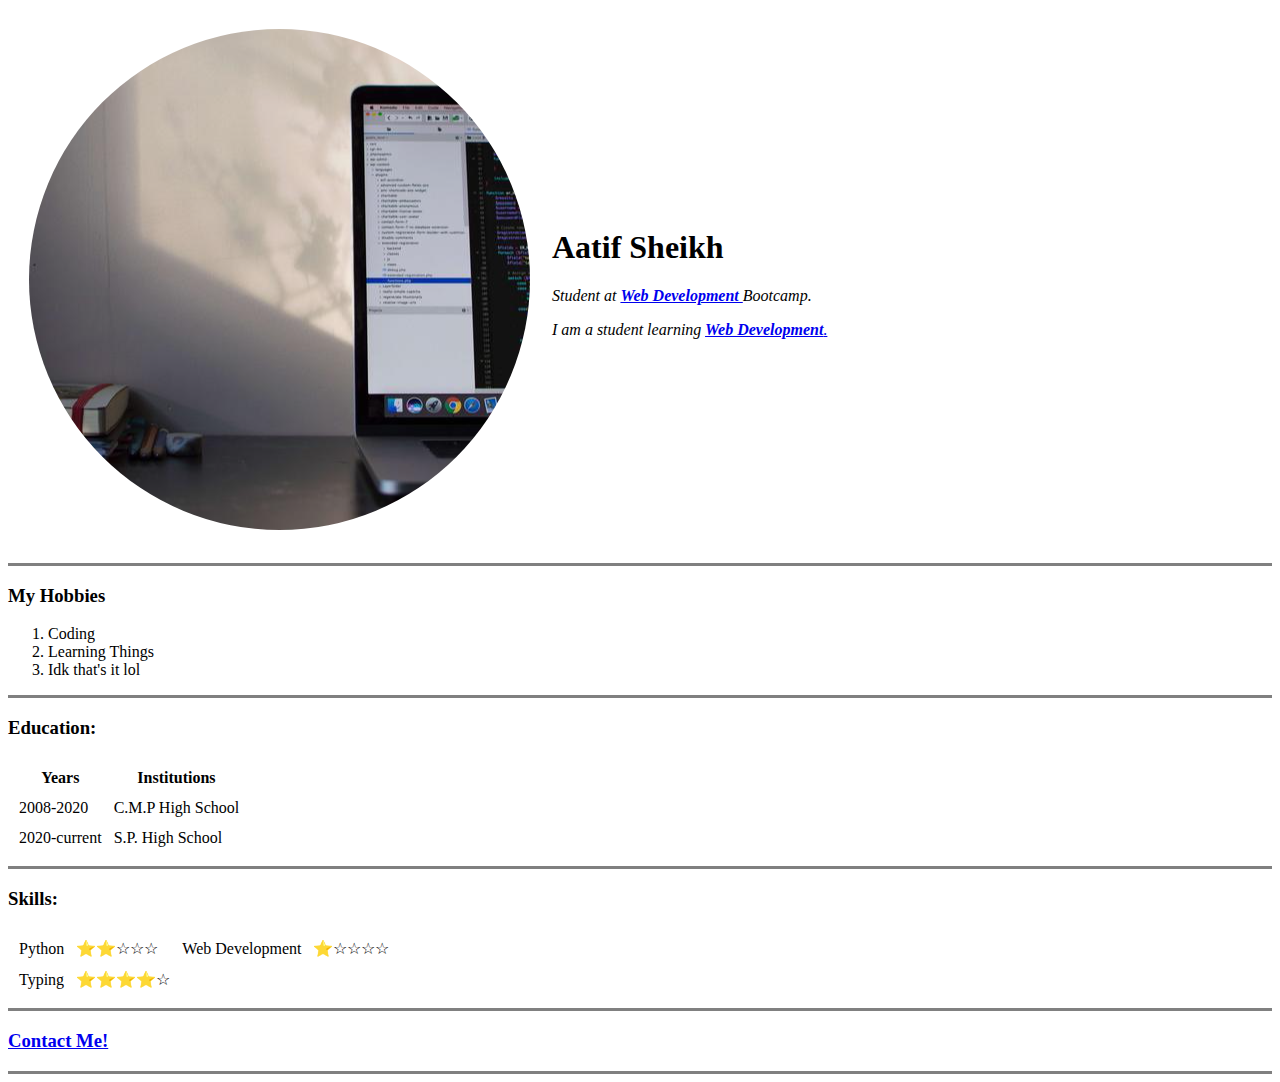
==== index.html @ 44b25e91 "Add initial cv website files" ====
<!DOCTYPE html>
<html lang="en">
<head>
  <meta charset="UTF-8">
  <title>My Personal Site</title>
</head>
<body>
  <!-- Can also use the bottom one-->
  <!--<img src="https://cloud.fullstackacademy.com/laptop-coding-terminal.jpg?mtime=20180927131132" alt="Aatif Profile Picture">-->
  <table cellspacing="20">
    <tr>
      <td><img src="Coding.png" alt="Aatif Profile Picture"></td>
      <td><h1>Aatif Sheikh</h1>
        <p><em>Student at <strong><a href="https://www.udemy.com/course/the-complete-web-development-bootcamp/?data_h=BUAecVdUTHQ%3D&deal_code=1812GIFTINGB&utm_source=adwords&utm_medium=udemyads&utm_campaign=DSA_Catchall_la.EN_cc.INDIA&utm_content=deal4584&utm_term=_._ag_82569850245_._ad_437477497173_._kw__._de_m_._dm__._pl__._ti_dsa-406594358574_._li_1007767_._pd__._&matchtype=b&gclid=CjwKCAjwgZuDBhBTEiwAXNofRCSEsyb5Op__HMa8ZpUACE06XI9Q76tp-gaHgl0Nuga4kX55YZWCfxoCq64QAvD_BwE"> Web Development </a></strong> Bootcamp.</em></p>
        <p><em>I am a student learning<strong> <a href="https://www.udemy.com/course/the-complete-web-development-bootcamp/?data_h=BUAecVdUTHQ%3D&deal_code=1812GIFTINGB&utm_source=adwords&utm_medium=udemyads&utm_campaign=DSA_Catchall_la.EN_cc.INDIA&utm_content=deal4584&utm_term=_._ag_82569850245_._ad_437477497173_._kw__._de_m_._dm__._pl__._ti_dsa-406594358574_._li_1007767_._pd__._&matchtype=b&gclid=CjwKCAjwgZuDBhBTEiwAXNofRCSEsyb5Op__HMa8ZpUACE06XI9Q76tp-gaHgl0Nuga4kX55YZWCfxoCq64QAvD_BwE"> Web Development</strong>. </a> </em> </p></td>
    </tr>
  </table>
  <hr size="3" noshade>
  <h3>My Hobbies</h3>
  <!-- ol = ordered list-->
  <ol>
    <li>Coding</li>
    <li>Learning Things</li>
    <li>Idk that's it lol</li>
  </ol>
  <hr size="3" noshade>
  <h3>Education:</h3>
  <table cellspacing="10">
    <thead>
      <tr>
        <th>Years</th>
        <th>Institutions</th>
      </tr>
    </thead>
    <tbody>
      <tr>
        <td>2008-2020</td>
        <td>C.M.P High School</td>
      </tr>
      <tr>
        <td>2020-current</td>
        <td>S.P. High School</td>
      </tr>
    </tbody>
    <tfoot>
      
    </tfoot>
  </table>
  <hr size="3" noshade>
  <h3>Skills:</h3>
  <table cellspacing="10">
    <tr>
      <td>Python</td>
      <td>⭐⭐☆☆☆  </td>
      <td>Web Development</td>
      <td>⭐☆☆☆☆  </td>
    </tr>
    <tr>
      <td>Typing</td>
      <td>⭐⭐⭐⭐☆</td>
    </tr>
  </table>
  <hr size="3" noshade>
  <h3><a href="mycontact.html">Contact Me!</a> </h3>
  <hr size="3" noshade>
</body>
</html>
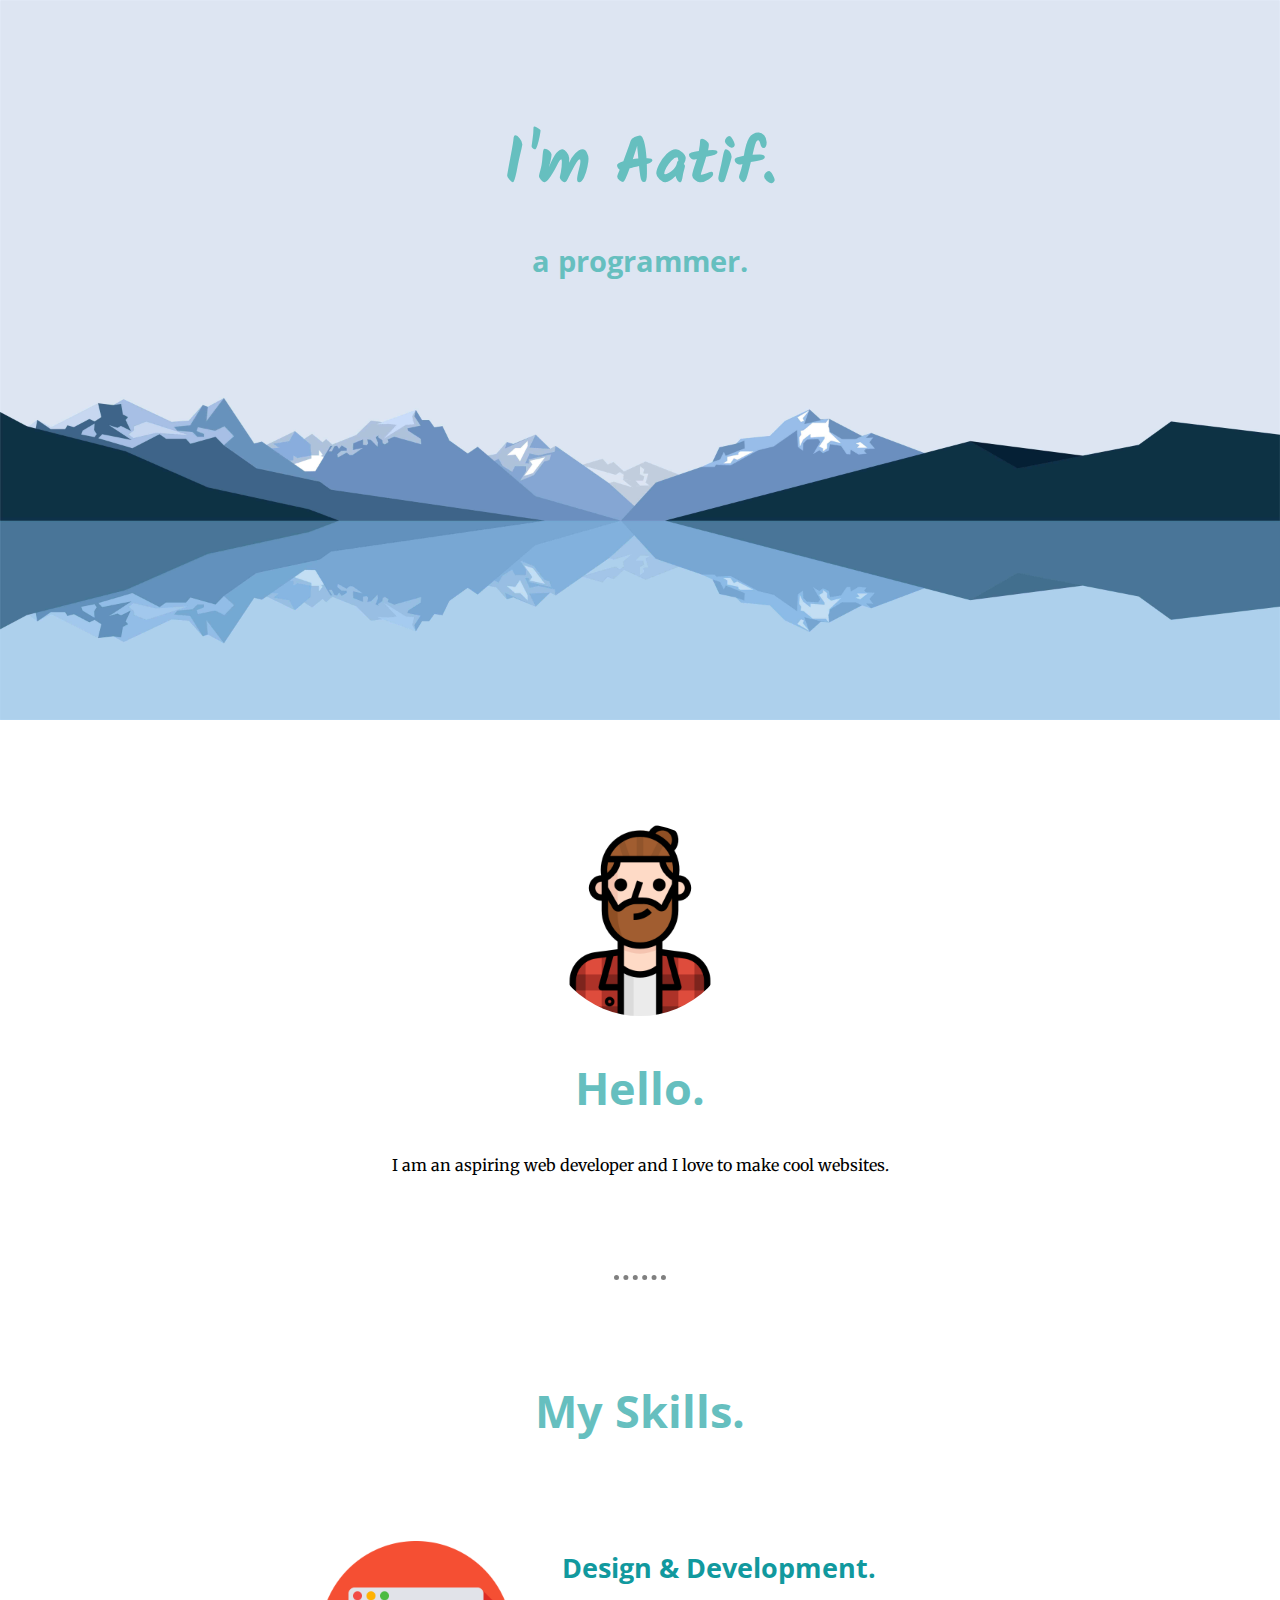
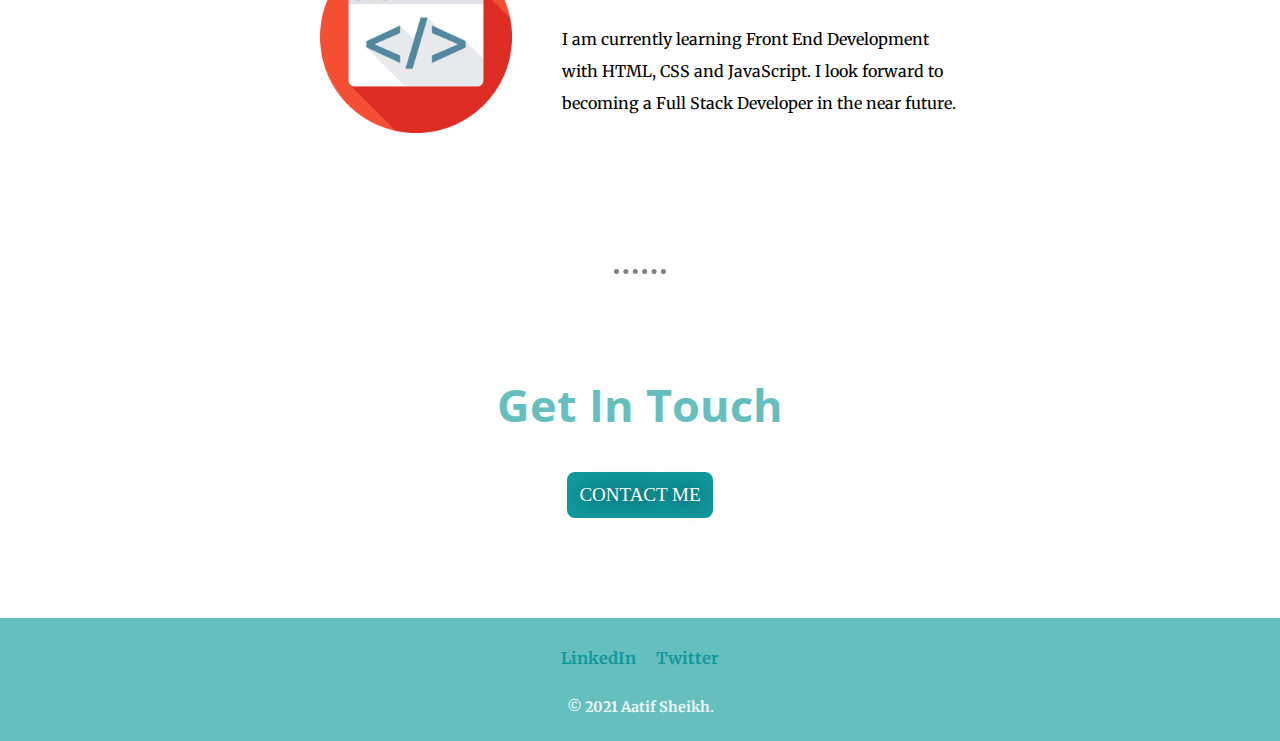
==== commit fc9bc35b: "Updated cv website" ====
--- a/index.html
+++ b/index.html
@@ -1,67 +1,55 @@
 <!DOCTYPE html>
-<html lang="en">
-<head>
-  <meta charset="UTF-8">
-  <title>My Personal Site</title>
-</head>
-<body>
-  <!-- Can also use the bottom one-->
-  <!--<img src="https://cloud.fullstackacademy.com/laptop-coding-terminal.jpg?mtime=20180927131132" alt="Aatif Profile Picture">-->
-  <table cellspacing="20">
-    <tr>
-      <td><img src="Coding.png" alt="Aatif Profile Picture"></td>
-      <td><h1>Aatif Sheikh</h1>
-        <p><em>Student at <strong><a href="https://www.udemy.com/course/the-complete-web-development-bootcamp/?data_h=BUAecVdUTHQ%3D&deal_code=1812GIFTINGB&utm_source=adwords&utm_medium=udemyads&utm_campaign=DSA_Catchall_la.EN_cc.INDIA&utm_content=deal4584&utm_term=_._ag_82569850245_._ad_437477497173_._kw__._de_m_._dm__._pl__._ti_dsa-406594358574_._li_1007767_._pd__._&matchtype=b&gclid=CjwKCAjwgZuDBhBTEiwAXNofRCSEsyb5Op__HMa8ZpUACE06XI9Q76tp-gaHgl0Nuga4kX55YZWCfxoCq64QAvD_BwE"> Web Development </a></strong> Bootcamp.</em></p>
-        <p><em>I am a student learning<strong> <a href="https://www.udemy.com/course/the-complete-web-development-bootcamp/?data_h=BUAecVdUTHQ%3D&deal_code=1812GIFTINGB&utm_source=adwords&utm_medium=udemyads&utm_campaign=DSA_Catchall_la.EN_cc.INDIA&utm_content=deal4584&utm_term=_._ag_82569850245_._ad_437477497173_._kw__._de_m_._dm__._pl__._ti_dsa-406594358574_._li_1007767_._pd__._&matchtype=b&gclid=CjwKCAjwgZuDBhBTEiwAXNofRCSEsyb5Op__HMa8ZpUACE06XI9Q76tp-gaHgl0Nuga4kX55YZWCfxoCq64QAvD_BwE"> Web Development</strong>. </a> </em> </p></td>
-    </tr>
-  </table>
-  <hr size="3" noshade>
-  <h3>My Hobbies</h3>
-  <!-- ol = ordered list-->
-  <ol>
-    <li>Coding</li>
-    <li>Learning Things</li>
-    <li>Idk that's it lol</li>
-  </ol>
-  <hr size="3" noshade>
-  <h3>Education:</h3>
-  <table cellspacing="10">
-    <thead>
-      <tr>
-        <th>Years</th>
-        <th>Institutions</th>
-      </tr>
-    </thead>
-    <tbody>
-      <tr>
-        <td>2008-2020</td>
-        <td>C.M.P High School</td>
-      </tr>
-      <tr>
-        <td>2020-current</td>
-        <td>S.P. High School</td>
-      </tr>
-    </tbody>
-    <tfoot>
-      
-    </tfoot>
-  </table>
-  <hr size="3" noshade>
-  <h3>Skills:</h3>
-  <table cellspacing="10">
-    <tr>
-      <td>Python</td>
-      <td>⭐⭐☆☆☆  </td>
-      <td>Web Development</td>
-      <td>⭐☆☆☆☆  </td>
-    </tr>
-    <tr>
-      <td>Typing</td>
-      <td>⭐⭐⭐⭐☆</td>
-    </tr>
-  </table>
-  <hr size="3" noshade>
-  <h3><a href="mycontact.html">Contact Me!</a> </h3>
-  <hr size="3" noshade>
-</body>
+<html>
+  <head>
+    <meta charset="UTF-8">
+    <title>Aatif Sheikh</title>
+    <link rel="stylesheet" href="CSS/styles.css">
+    <link rel="icon" href="favicon.ico">
+    <link rel="preconnect" href="https://fonts.gstatic.com">
+    <link href="https://fonts.googleapis.com/css2?family=Merriweather:wght@300&family=Montserrat:wght@100&family=Open+Sans+Condensed:wght@300&display=swap" rel="stylesheet">
+    <link rel="preconnect" href="https://fonts.gstatic.com">
+    <link href="https://fonts.googleapis.com/css2?family=Kalam:wght@300&display=swap" rel="stylesheet">
+
+  </head>
+  <body>
+    <div class="top_container">
+      <img class="mountain" src="images/mountain.png" alt="mountain-img" style="max-width: 100%;">
+      <div class="cont">
+        <h1>I'm Aatif.</h1>
+      </div>
+      <div class="cont_o">
+        <h2 class="web_developer">a programmer.</h2>
+      </div>
+    </div>
+    <div class="middle_container">
+      <div class="profile">
+        <img class="profile_img" src="images/profile.png" alt="profile-img">
+        <h2>Hello.</h2>
+        <p>I am an aspiring web developer and I love to make cool websites.</p>
+      </div>
+      <hr>
+      <div class="skills">
+        <h2>My Skills.</h2>
+        <div class="skill_row">
+          <img class="skill_img" src="images/computer.png" alt="computer-img">
+          <h3>Design & Development.</h3>
+          <p class="skill_text">I am currently learning Front End Development with HTML, CSS and JavaScript. I look forward to becoming a Full Stack Developer in the near future.</p>
+        </div>
+      </div>
+
+      <hr >
+      <div class="contact_me">
+        <h2>Get In Touch</h2>
+        <a class="btn" href="mailto:aatifsheikh707@gmail.com">CONTACT ME</a>
+      </div>
+    </div>
+    
+    
+    <div class="bottom_container">
+      <a class="footer_link" href="https://www.linkedin.com/in/aatif-sheikh-660493203/">LinkedIn</a>
+      <a class="footer_link" href="https://twitter.com/aatifsheikh707">Twitter</a>
+      <p class="cc">© 2021 Aatif Sheikh.</p>
+    </div>
+    
+  </body>
 </html>--- a/CSS/styles.css
+++ b/CSS/styles.css
@@ -0,0 +1,159 @@
+body {
+  margin: 0%;
+  text-align: center;
+  font-family: 'Merriweather', serif;
+}
+
+h1 {
+  font-family: 'Kalam', cursive;
+  font-size: 4.0rem;
+  color: #66BFBF;
+}
+
+h2 {
+  font-family: 'Open Sans Condensed', sans-serif;
+  font-size: 2.8rem;
+  color: #66BFBF;
+}
+
+h3 {
+  font-family: 'Open Sans Condensed', sans-serif;
+  color: #11999E;
+  font-size: 1.7rem;
+}
+
+a {
+  color: #11999E;
+}
+
+a:hover{
+  color: #EAF6F6;
+}
+
+.top_container {
+  position: relative;
+  display: inline-block;
+}
+
+
+.middle_container {
+  margin: 50px auto 50px auto;
+}
+
+.bottom_container {
+  background-color: #66BFBF;
+  padding-top: 30px;
+  padding-bottom: 10px;
+  color: #EAF6F6;
+  font-weight:bolder;
+  word-spacing: 1em;
+}
+.footer_link {
+  color: #11999E;
+  text-decoration: none;
+  font-size: 1.02rem;
+ 
+}
+
+
+.cc{
+  padding-top: 30px;
+  font-size: 0.9rem;
+  margin-top: 0;
+  word-spacing: normal;
+}
+
+.cont{
+  position: absolute;
+  z-index: 999;
+  margin: 0 auto;
+  left: 0;
+  right: 0;
+  top: 10%; /* Adjust this value to move the positioned div up and down */
+  text-align: center;
+  width: 60%; /* Set the width of the positioned div */
+}
+
+.cont_o{
+  position: absolute;
+  z-index: 999;
+  margin: 0 auto;
+  left: 0;
+  right: 0;
+  top: 30%; /* Adjust this value to move the positioned div up and down */
+  text-align: center;
+  width: 60%; /* Set the width of the positioned div */
+}
+
+.web_developer {
+  font-size: 1.8rem;
+  font-weight: bold;
+}
+
+.skill_row {
+  width: 50%;
+  margin: 100px auto 150px auto;
+  text-align: left;
+  line-height: 2;
+
+}
+
+.skill_img {
+  width: 30%;
+  float: left;
+  margin-right: 50px;
+}
+
+.profile_img {
+  width: 15%;
+  border-radius: 50%;
+}
+
+hr {
+  border-style: dotted none none none;
+  border-width: 5px;
+  border-color: gray;
+  width: 4%;
+}
+
+.profile {
+  margin: 100px auto 100px auto;
+}
+
+.skills {
+  margin-top: 100px;
+}
+
+.btn {
+  -webkit-border-radius: 8px;
+  -moz-border-radius: 8px;
+  border-radius: 8px;
+  color: #FFFFFF;
+  font-family: Brush Script MT;
+  font-size: 19px;
+  font-weight: 100;
+  padding: 12px;
+  background-color: #11999E;
+  -webkit-box-shadow: 0 0 0 0 #000000;
+  -moz-box-shadow: 0 0 0 0 #000000;
+  box-shadow: 0 0 0 0 #000000;
+  text-shadow: 1px 1px 20px #000000;
+  border: solid #337FED 0;
+  text-decoration: none;
+  display: inline-block;
+  cursor: pointer;
+  text-align: center;
+}
+
+.btn:hover {
+  background: #66BFBF;
+  border: solid #11999E 1px;
+  -webkit-border-radius: 20px;
+  -moz-border-radius: 20px;
+  border-radius: 20px;
+  text-decoration: none;
+}
+
+.contact_me {
+  margin: 100px auto 100px auto;
+}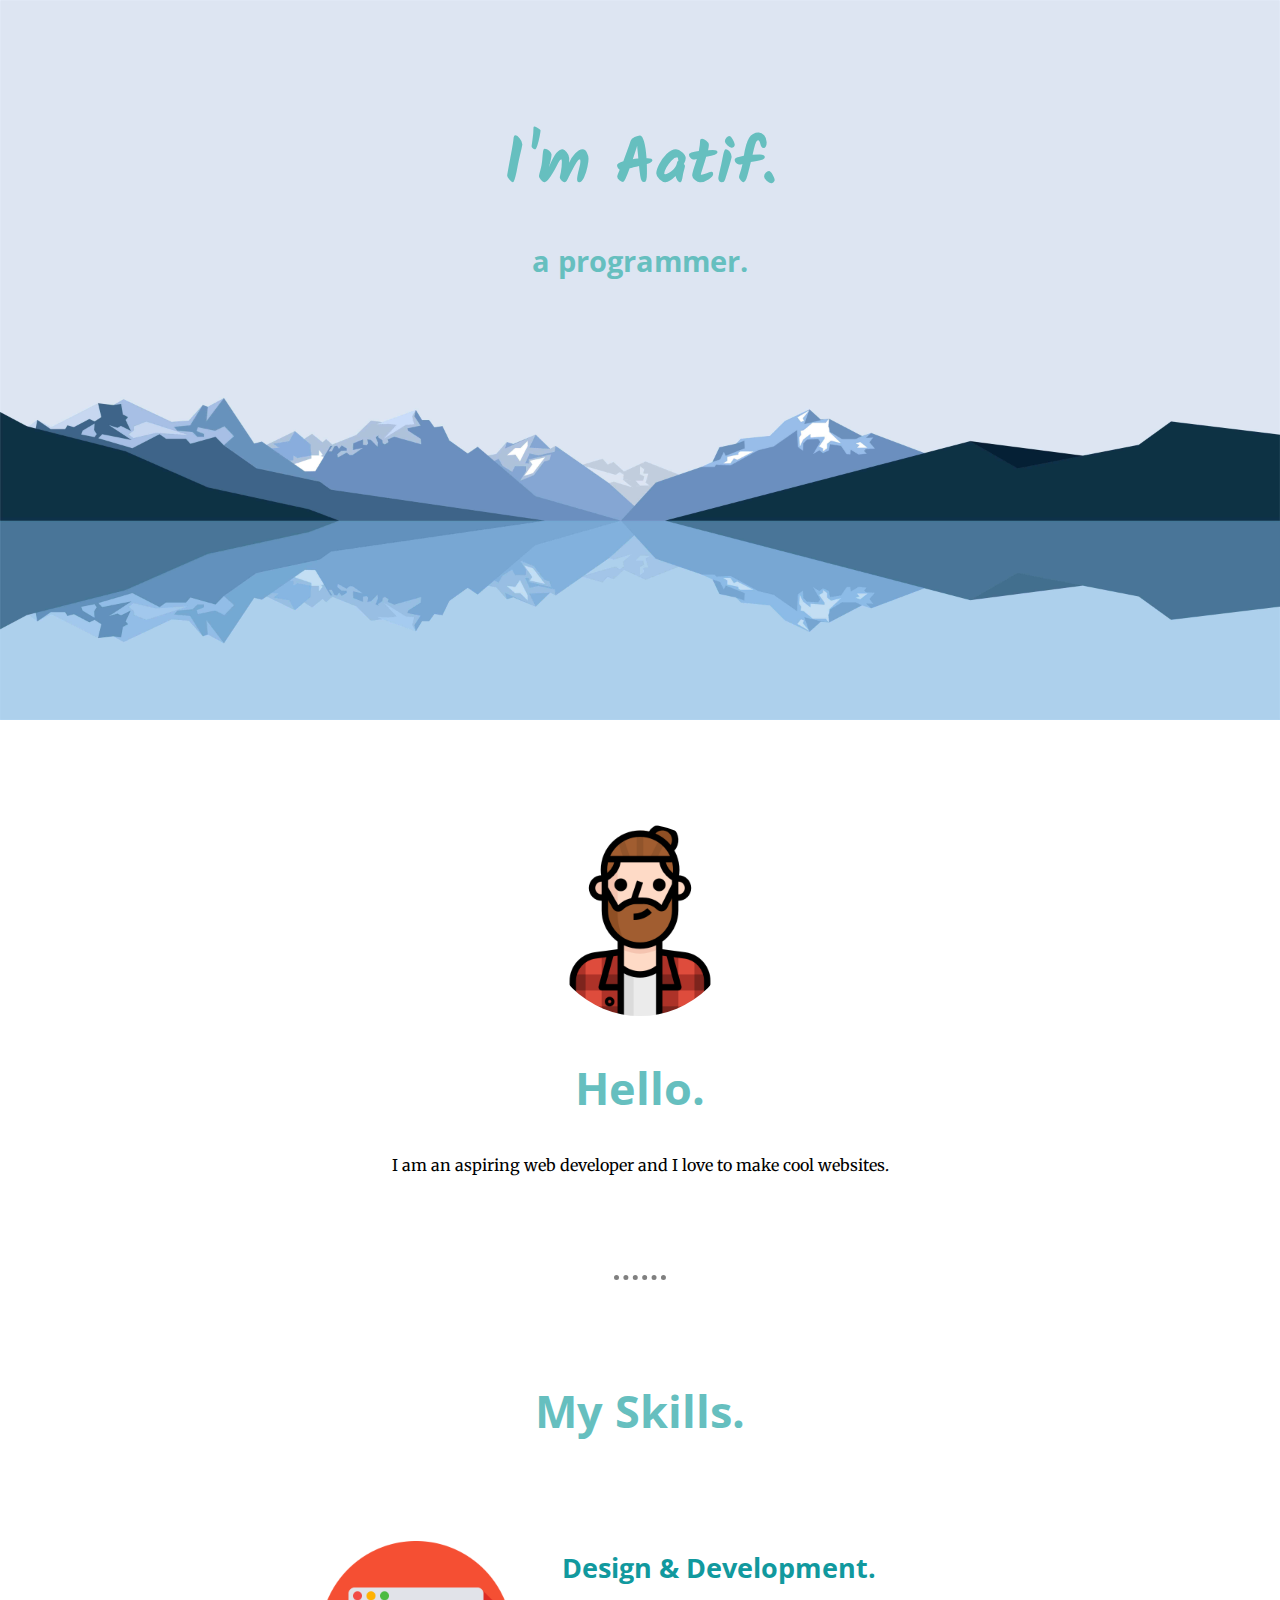
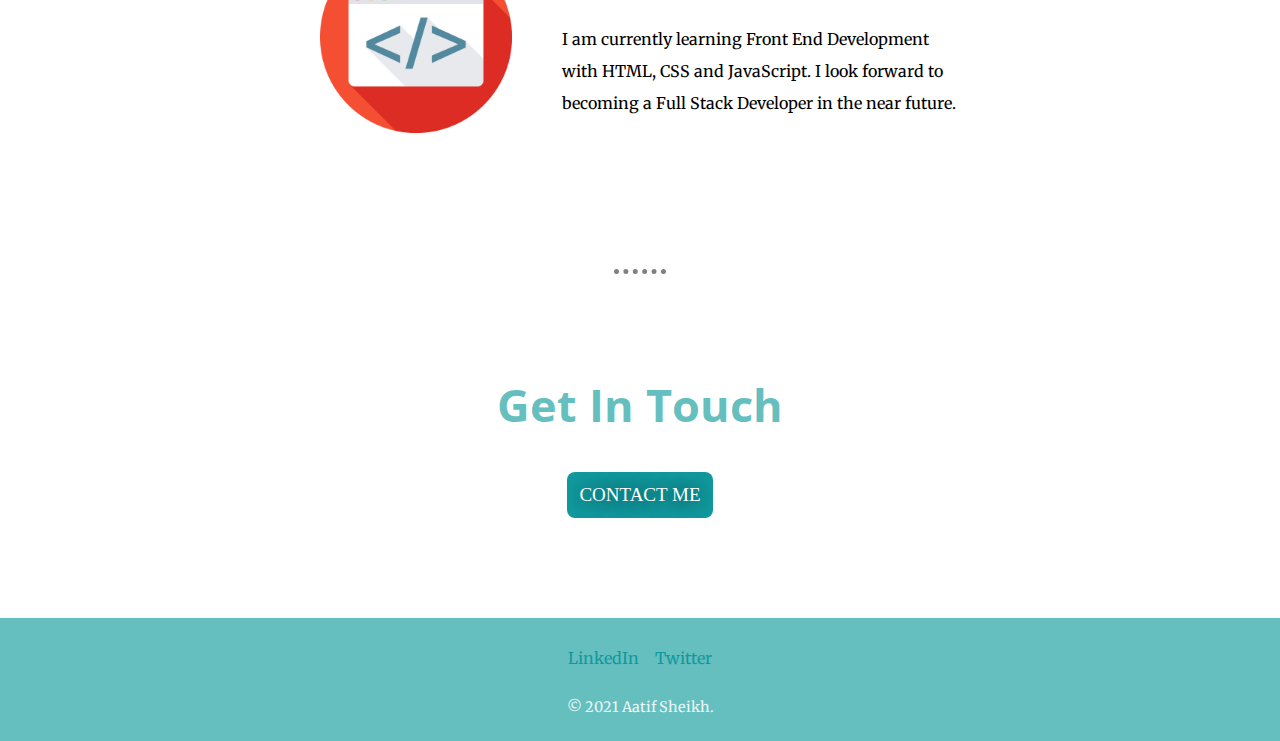
==== commit 282ea967: "Add files via upload" ====
--- a/index.html
+++ b/index.html
@@ -46,9 +46,12 @@
     
     
     <div class="bottom_container">
-      <a class="footer_link" href="https://www.linkedin.com/in/aatif-sheikh-660493203/">LinkedIn</a>
-      <a class="footer_link" href="https://twitter.com/aatifsheikh707">Twitter</a>
-      <p class="cc">© 2021 Aatif Sheikh.</p>
+      <div>
+        <a class="footer_link" href="https://www.linkedin.com/in/aatif-sheikh-660493203/">LinkedIn</a>
+        <a class="footer_link" href="https://twitter.com/aatifsheikh707">Twitter</a>
+        <p class="cc">© 2021 Aatif Sheikh.</p>
+      </div>
+      
     </div>
     
   </body>
--- a/CSS/styles.css
+++ b/CSS/styles.css
@@ -24,6 +24,9 @@
 
 a {
   color: #11999E;
+  font-family: 'Merriweather', serif;
+  text-decoration: none;
+  margin: 0 6px;
 }
 
 a:hover{
@@ -45,15 +48,9 @@
   padding-top: 30px;
   padding-bottom: 10px;
   color: #EAF6F6;
-  font-weight:bolder;
-  word-spacing: 1em;
+  font-family: 'Merriweather', serif;
 }
-.footer_link {
-  color: #11999E;
-  text-decoration: none;
-  font-size: 1.02rem;
- 
-}
+
 
 
 .cc{
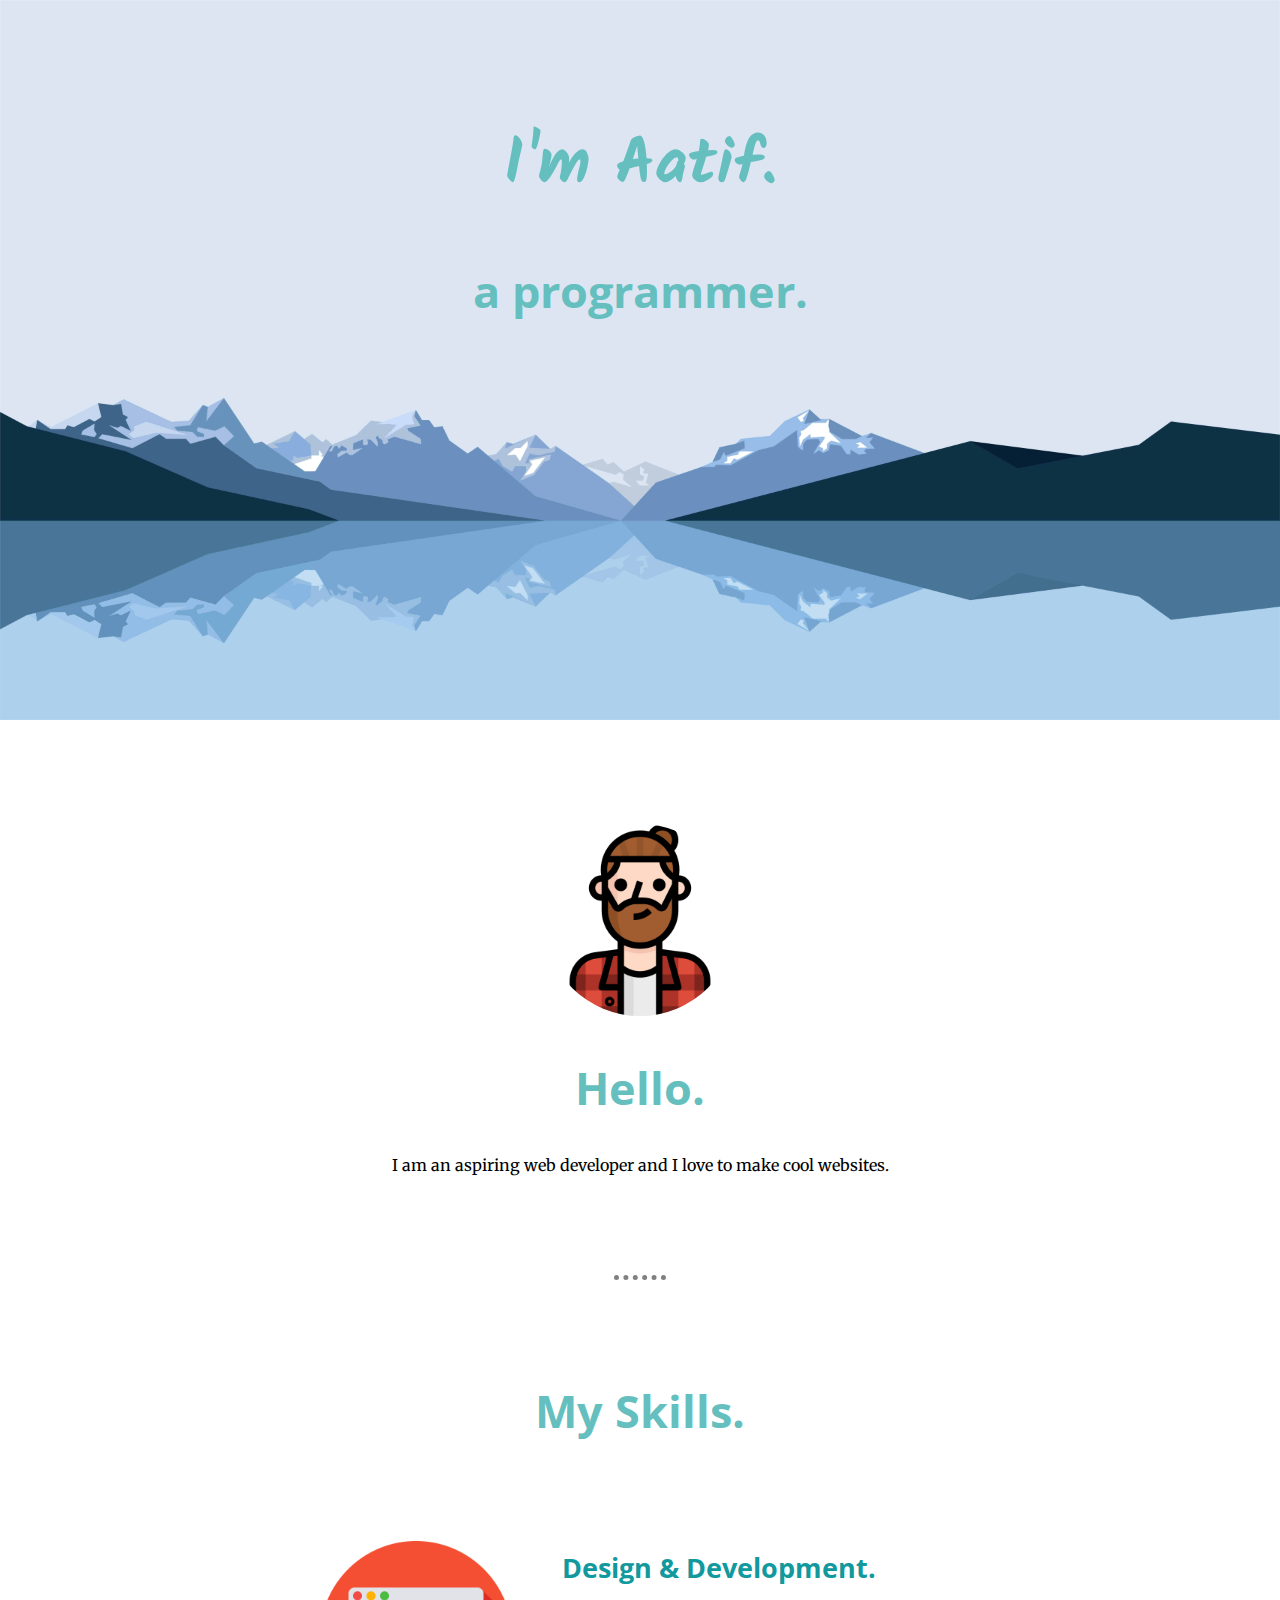
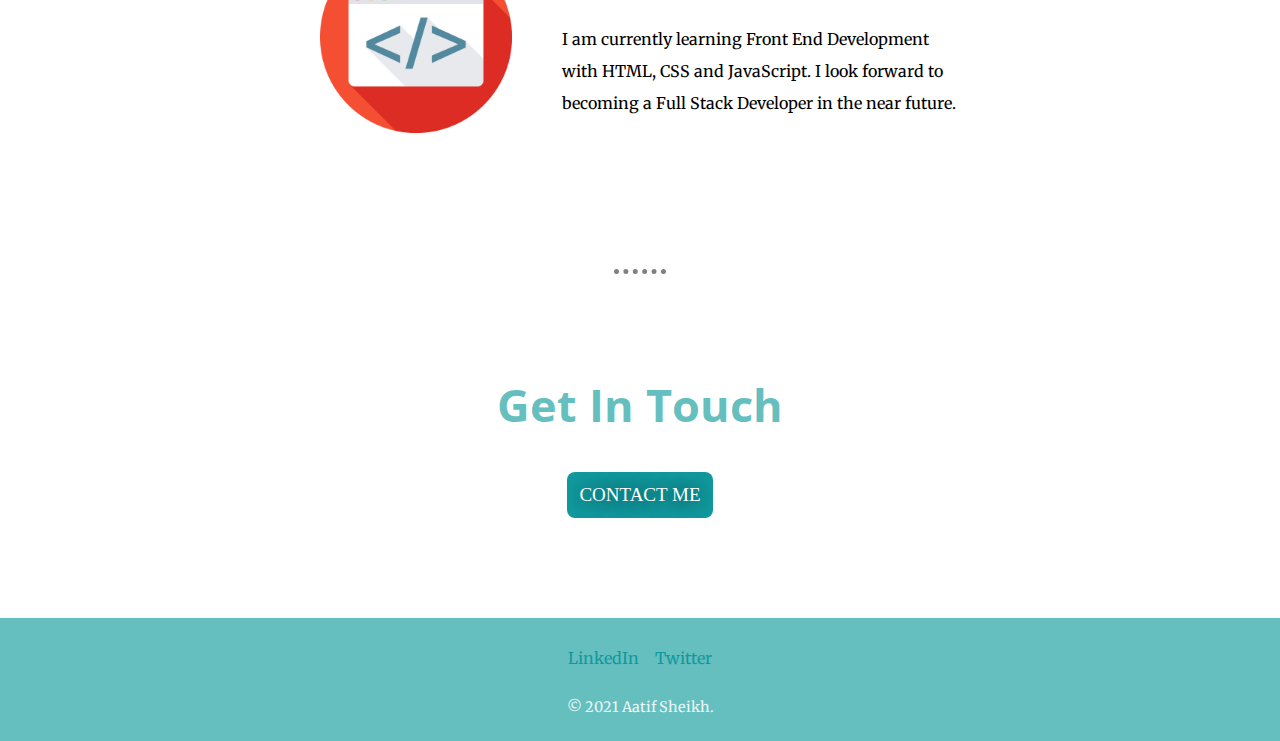
==== commit ad8b253f: "Add files via upload" ====
--- a/index.html
+++ b/index.html
@@ -16,9 +16,7 @@
       <img class="mountain" src="images/mountain.png" alt="mountain-img" style="max-width: 100%;">
       <div class="cont">
         <h1>I'm Aatif.</h1>
-      </div>
-      <div class="cont_o">
-        <h2 class="web_developer">a programmer.</h2>
+        <h2>a programmer.</h2>
       </div>
     </div>
     <div class="middle_container">
@@ -51,7 +49,6 @@
         <a class="footer_link" href="https://twitter.com/aatifsheikh707">Twitter</a>
         <p class="cc">© 2021 Aatif Sheikh.</p>
       </div>
-      
     </div>
     
   </body>
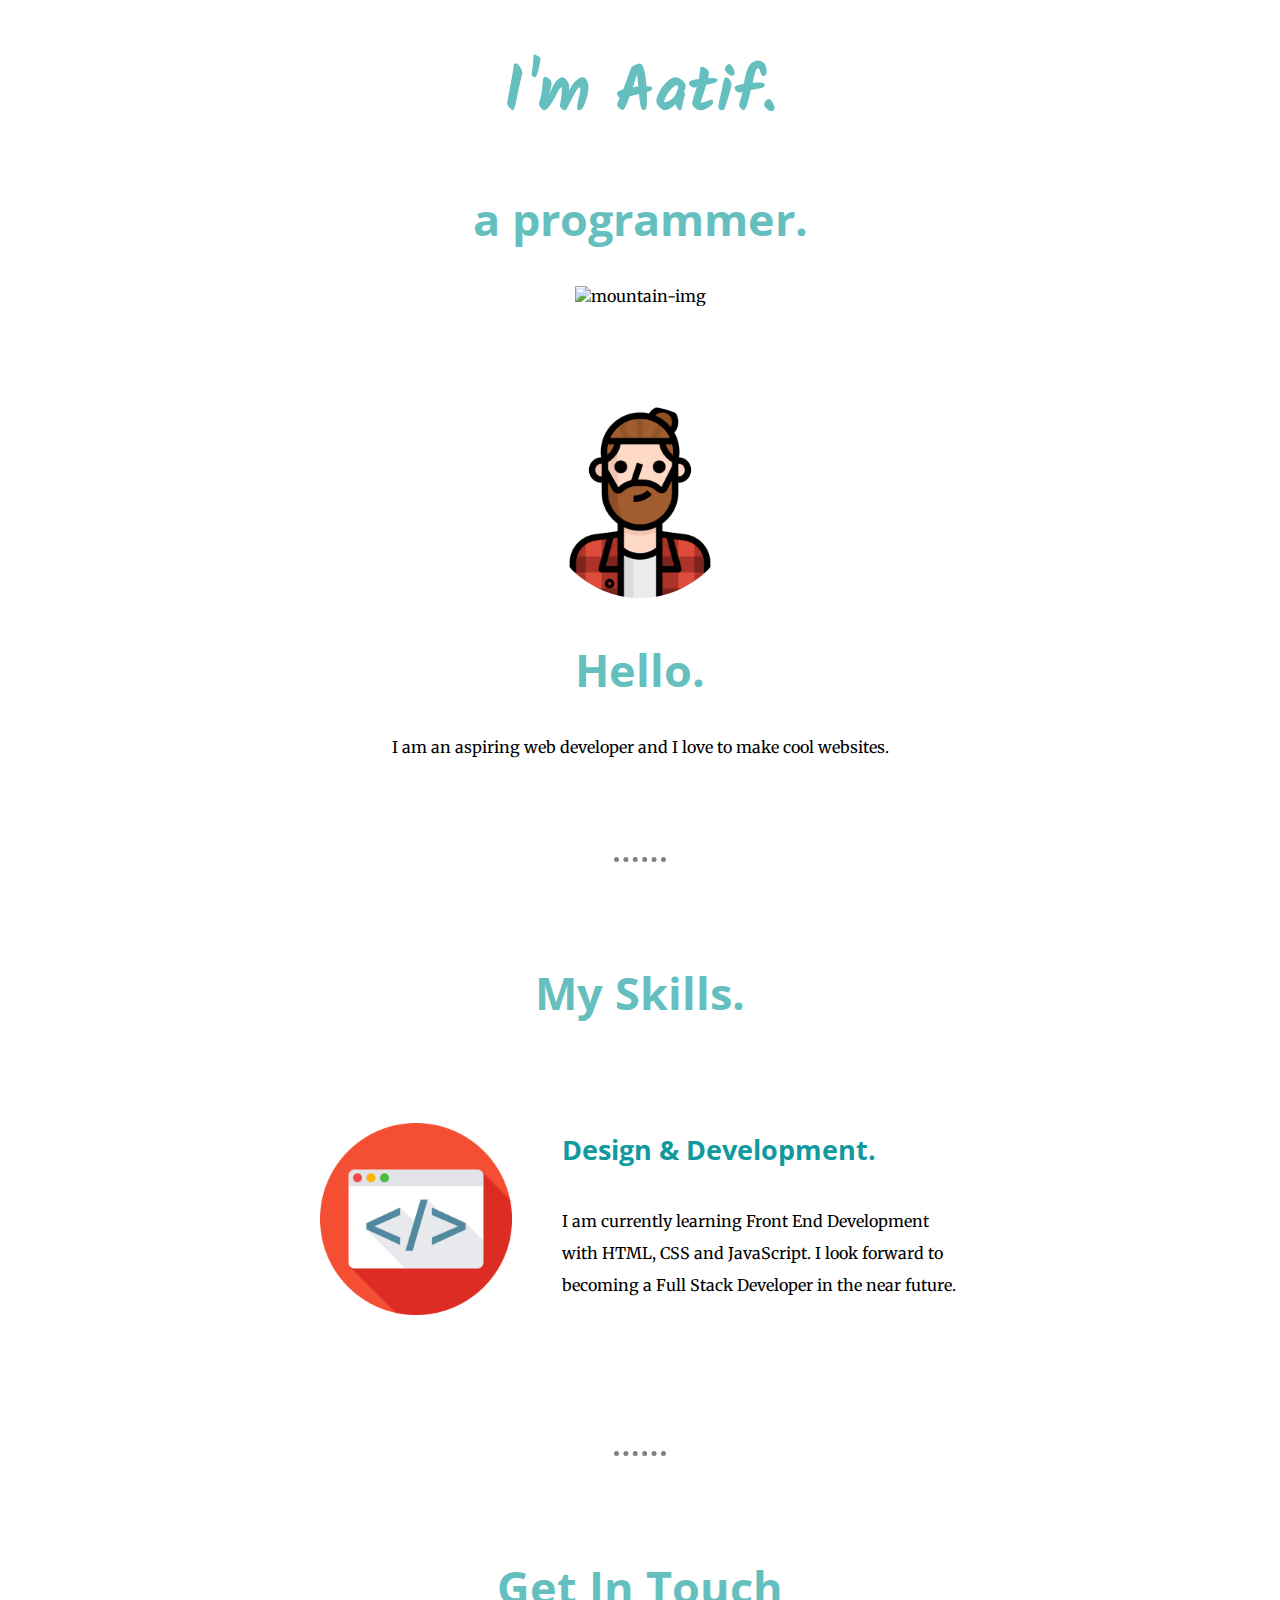
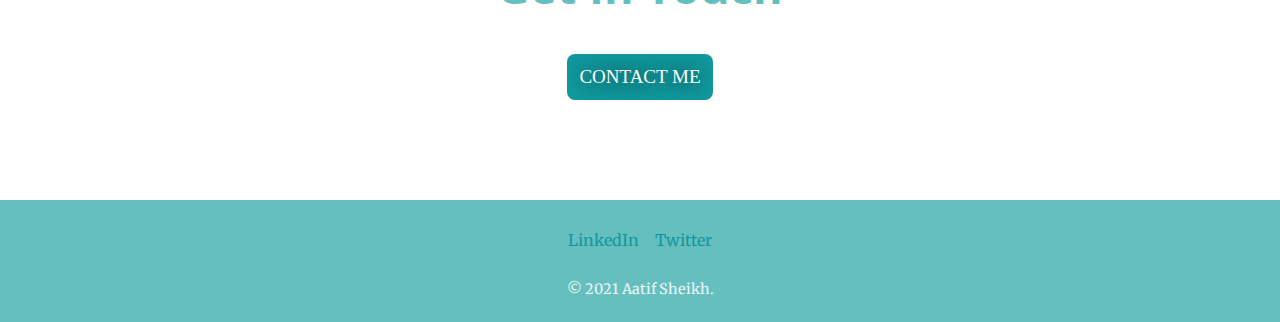
==== commit 3be9aa69: "Add files via upload" ====
--- a/index.html
+++ b/index.html
@@ -9,15 +9,12 @@
     <link href="https://fonts.googleapis.com/css2?family=Merriweather:wght@300&family=Montserrat:wght@100&family=Open+Sans+Condensed:wght@300&display=swap" rel="stylesheet">
     <link rel="preconnect" href="https://fonts.gstatic.com">
     <link href="https://fonts.googleapis.com/css2?family=Kalam:wght@300&display=swap" rel="stylesheet">
-
   </head>
   <body>
     <div class="top_container">
-      <img class="mountain" src="images/mountain.png" alt="mountain-img" style="max-width: 100%;">
-      <div class="cont">
-        <h1>I'm Aatif.</h1>
-        <h2>a programmer.</h2>
-      </div>
+      <h1>I'm Aatif.</h1>
+      <h2>a programmer.</h2>
+      <img class="mountain" src="images/mountain.jpg" alt="mountain-img" style="max-width: 100%;">
     </div>
     <div class="middle_container">
       <div class="profile">
--- a/CSS/styles.css
+++ b/CSS/styles.css
@@ -35,7 +35,6 @@
 
 .top_container {
   position: relative;
-  display: inline-block;
 }
 
 
@@ -62,27 +61,15 @@
 
 .cont{
   position: absolute;
-  z-index: 999;
-  margin: 0 auto;
-  left: 0;
-  right: 0;
-  top: 10%; /* Adjust this value to move the positioned div up and down */
+  top: 10%;
+  width: 100%;
+  margin: 0px auto;
   text-align: center;
-  width: 60%; /* Set the width of the positioned div */
-}
+  
+} 
 
-.cont_o{
-  position: absolute;
-  z-index: 999;
-  margin: 0 auto;
-  left: 0;
-  right: 0;
-  top: 30%; /* Adjust this value to move the positioned div up and down */
-  text-align: center;
-  width: 60%; /* Set the width of the positioned div */
-}
 
-.web_developer {
+.cont h2 {
   font-size: 1.8rem;
   font-weight: bold;
 }
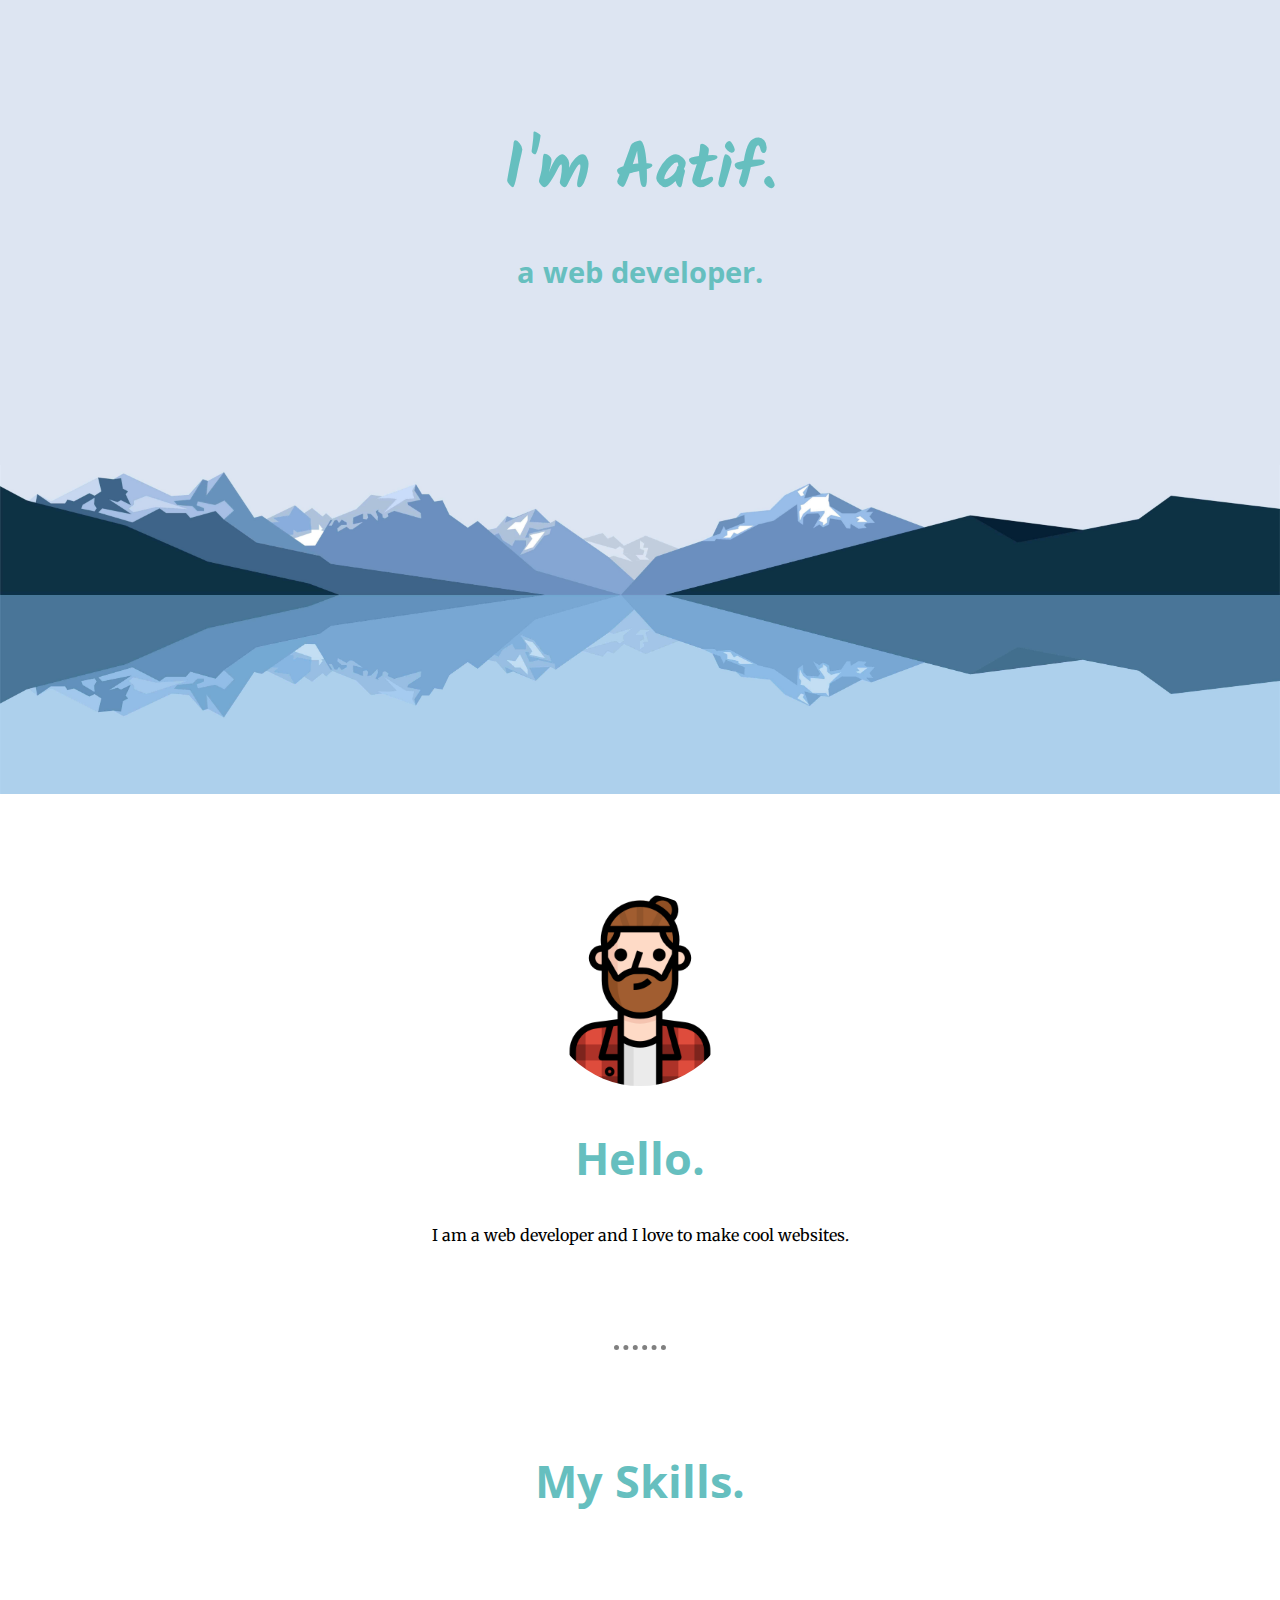
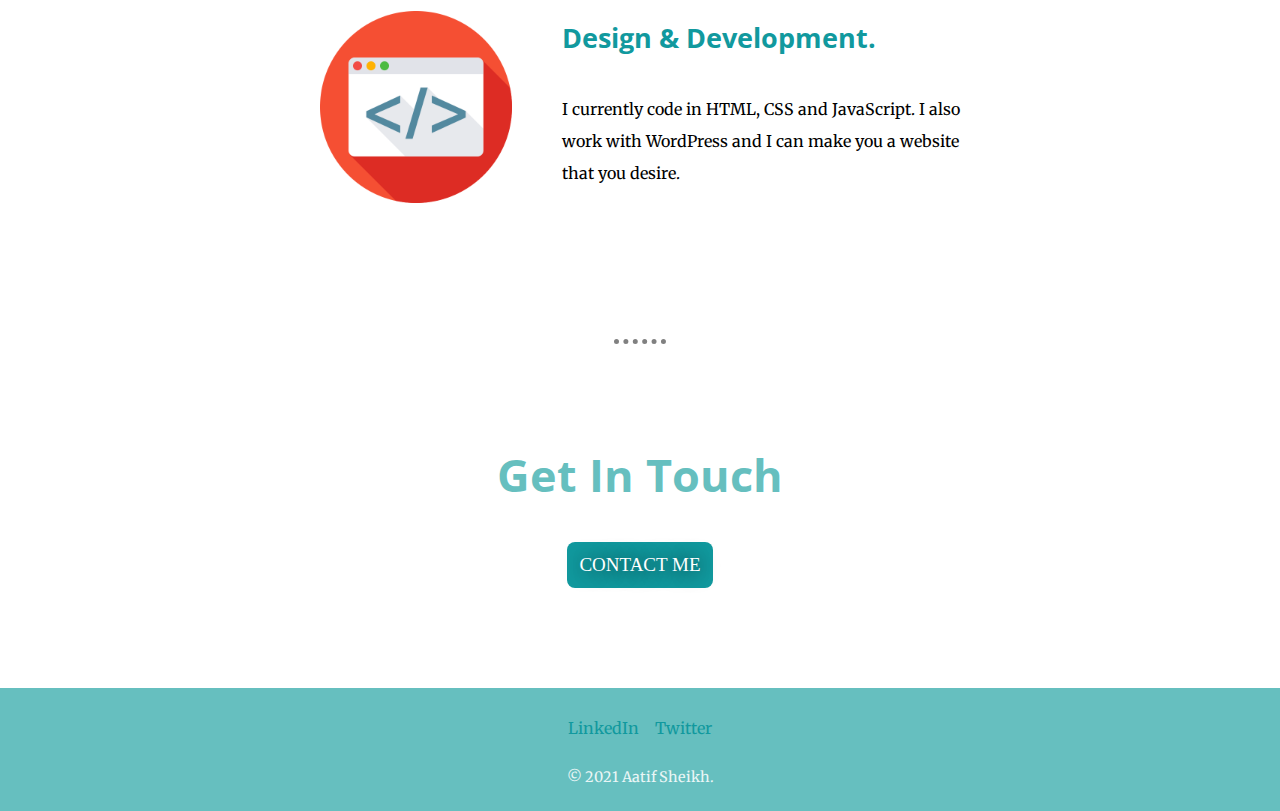
==== commit c9dadd98: "Update index.html" ====
--- a/index.html
+++ b/index.html
@@ -13,14 +13,14 @@
   <body>
     <div class="top_container">
       <h1>I'm Aatif.</h1>
-      <h2>a programmer.</h2>
+      <h2>a web developer.</h2>
       <img class="mountain" src="images/mountain.jpg" alt="mountain-img" style="max-width: 100%;">
     </div>
     <div class="middle_container">
       <div class="profile">
         <img class="profile_img" src="images/profile.png" alt="profile-img">
         <h2>Hello.</h2>
-        <p>I am an aspiring web developer and I love to make cool websites.</p>
+        <p>I am a web developer and I love to make cool websites.</p>
       </div>
       <hr>
       <div class="skills">
@@ -28,7 +28,7 @@
         <div class="skill_row">
           <img class="skill_img" src="images/computer.png" alt="computer-img">
           <h3>Design & Development.</h3>
-          <p class="skill_text">I am currently learning Front End Development with HTML, CSS and JavaScript. I look forward to becoming a Full Stack Developer in the near future.</p>
+          <p class="skill_text">I currently code in HTML, CSS and JavaScript. I also work with WordPress and I can make you a website that you desire.</p>
         </div>
       </div>
 
@@ -49,4 +49,4 @@
     </div>
     
   </body>
-</html>+</html>
--- a/CSS/styles.css
+++ b/CSS/styles.css
@@ -8,6 +8,9 @@
   font-family: 'Kalam', cursive;
   font-size: 4.0rem;
   color: #66BFBF;
+  margin-top: 0;
+  padding-top: 120px;
+  margin-bottom: 30px;
 }
 
 h2 {
@@ -34,9 +37,9 @@
 }
 
 .top_container {
-  position: relative;
+  background-color: #DDE5F2;
+  margin-bottom: 0;
 }
-
 
 .middle_container {
   margin: 50px auto 50px auto;
@@ -49,7 +52,12 @@
   color: #EAF6F6;
   font-family: 'Merriweather', serif;
 }
-
+.top_container h2 {
+  font-size: 1.8rem;
+  font-weight: bold;
+  padding-bottom: 150px;
+  margin-top: 0;
+}
 
 
 .cc{
@@ -59,20 +67,9 @@
   word-spacing: normal;
 }
 
-.cont{
-  position: absolute;
-  top: 10%;
-  width: 100%;
-  margin: 0px auto;
-  text-align: center;
-  
-} 
 
 
-.cont h2 {
-  font-size: 1.8rem;
-  font-weight: bold;
-}
+
 
 .skill_row {
   width: 50%;
@@ -140,4 +137,8 @@
 
 .contact_me {
   margin: 100px auto 100px auto;
+}
+
+.mountain {
+  display: block;
 }